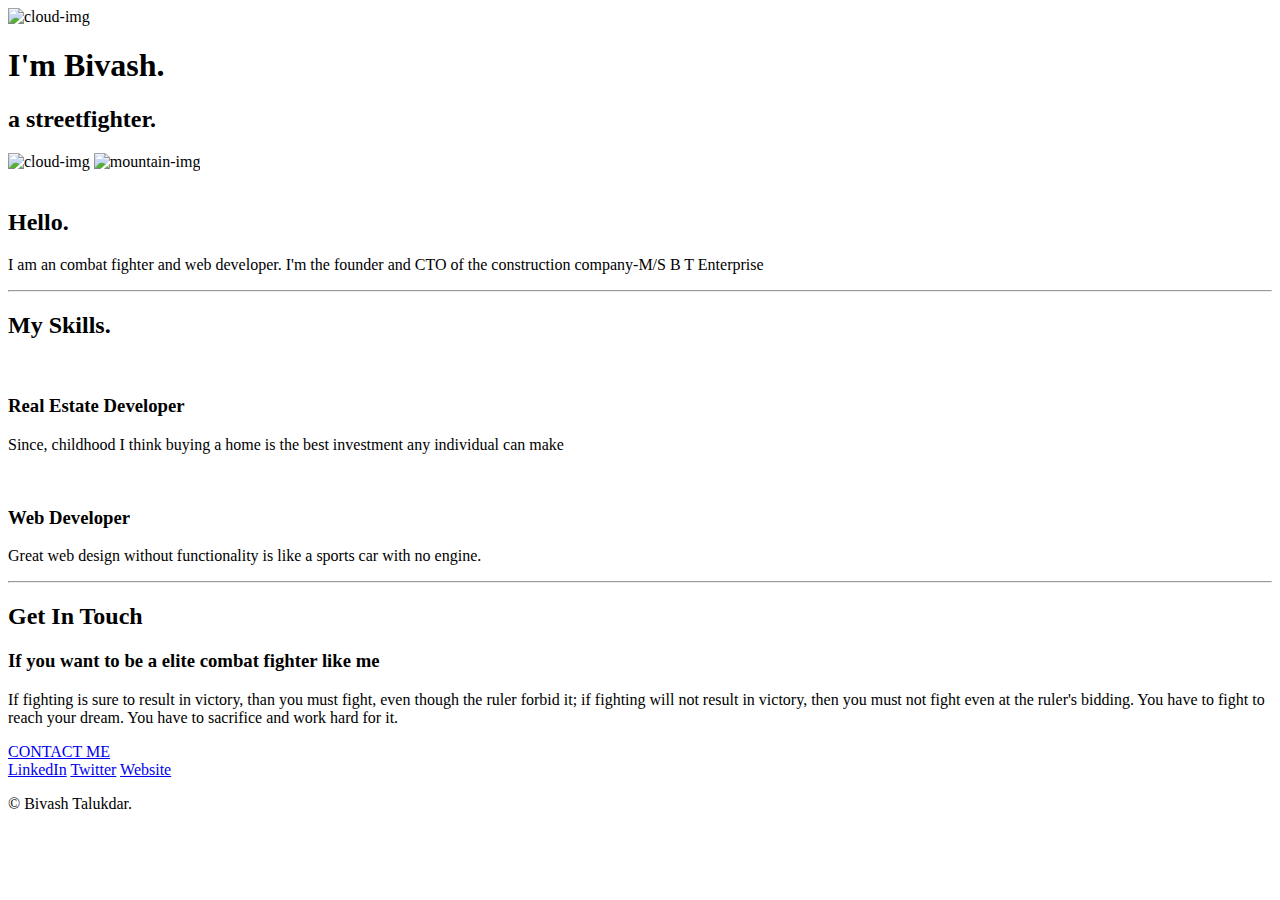
==== index.html @ 0df0d5e1 "Add My Bio Website Files" ====
<!DOCTYPE html>
<html lang="en">

<head>
  <meta charset="UTF-8">
  <meta name="viewport" content="width=device-width, initial-scale=1.0">
  <title>Bivash Talukdar</title>
  <link rel="stylesheet" href="css/styles.css">
  <link rel="shortcut icon" href="favicon.ico" type="image/x-icon">
  <link rel="preconnect" href="https://fonts.googleapis.com">
  <link rel="preconnect" href="https://fonts.gstatic.com" crossorigin>
  <link
    href="https://fonts.googleapis.com/css2?family=Merriweather:ital,wght@0,300;0,400;0,700;0,900;1,300;1,400;1,700;1,900&family=Montserrat:ital,wght@0,100;0,200;0,300;0,400;0,500;0,600;0,700;0,800;0,900;1,100;1,200;1,300;1,400;1,500;1,600;1,700;1,800;1,900&family=Sacramento&display=swap"
    rel="stylesheet">
</head>

<body>
  <div class="top-container">
    <img class="top-cloud" src="images/cloud.png" alt="cloud-img">
    <h1>I'm Bivash.</h1>
    <h2>a <span class="street">street</span>fighter.</h2>
    <img class="bottom-cloud" src="images/cloud.png" alt="cloud-img">
    <img src="images/mountain.png" alt="mountain-img">
  </div>
  <div class="middle-container">
    <div class="profile">
      <img src="https://cdn-icons-png.flaticon.com/128/8203/8203469.png" alt="">
      <h2>Hello.</h2>
      <p class="intro">I am an combat fighter and web developer. I'm the founder and CTO of the construction company-M/S B T
        Enterprise</p>
    </div>
    <hr>
    <div class="skills">
      <h2>My Skills.</h2>
      <div class="skill-row">
        <img class="building-img" src="https://cdn-icons-png.flaticon.com/128/602/602232.png" alt="">
        <h3>Real Estate Developer</h3>
        <p>Since, childhood I think buying a home is the best investment any individual can make</p>
      </div>
      <div class="skill-row">
        <img class="code-img" src="https://cdn-icons-png.flaticon.com/128/1688/1688400.png" alt="">
        <h3>Web Developer</h3>
        <p>Great web design without functionality is like a sports car with no engine.</p>
      </div>
    </div>
    <hr>
    <div class="contact-me">
      <h2>Get In Touch</h2>
      <h3>If you want to be a elite combat fighter like me</h3>
      <p class="contact-message">If fighting is sure to result in victory, than you must fight, even though the ruler forbid it; if fighting
        will not result in victory, then you must not fight even at the ruler's bidding. You have to fight to reach your
        dream. You have to sacrifice and work hard for it.</p>
      <a class="btn" href="contactdetails.html">CONTACT ME</a>
    </div>
  </div>


  <div class="bottom-container">
    <a class="footer-link" href="https://www.linkedin.com/">LinkedIn</a>
    <a class="footer-link" href="https://twitter.com/">Twitter</a>
    <a class="footer-link" href="https://www.appbrewery.co/">Website</a>
    <p>© Bivash Talukdar.</p>
  </div>



</body>

</html>
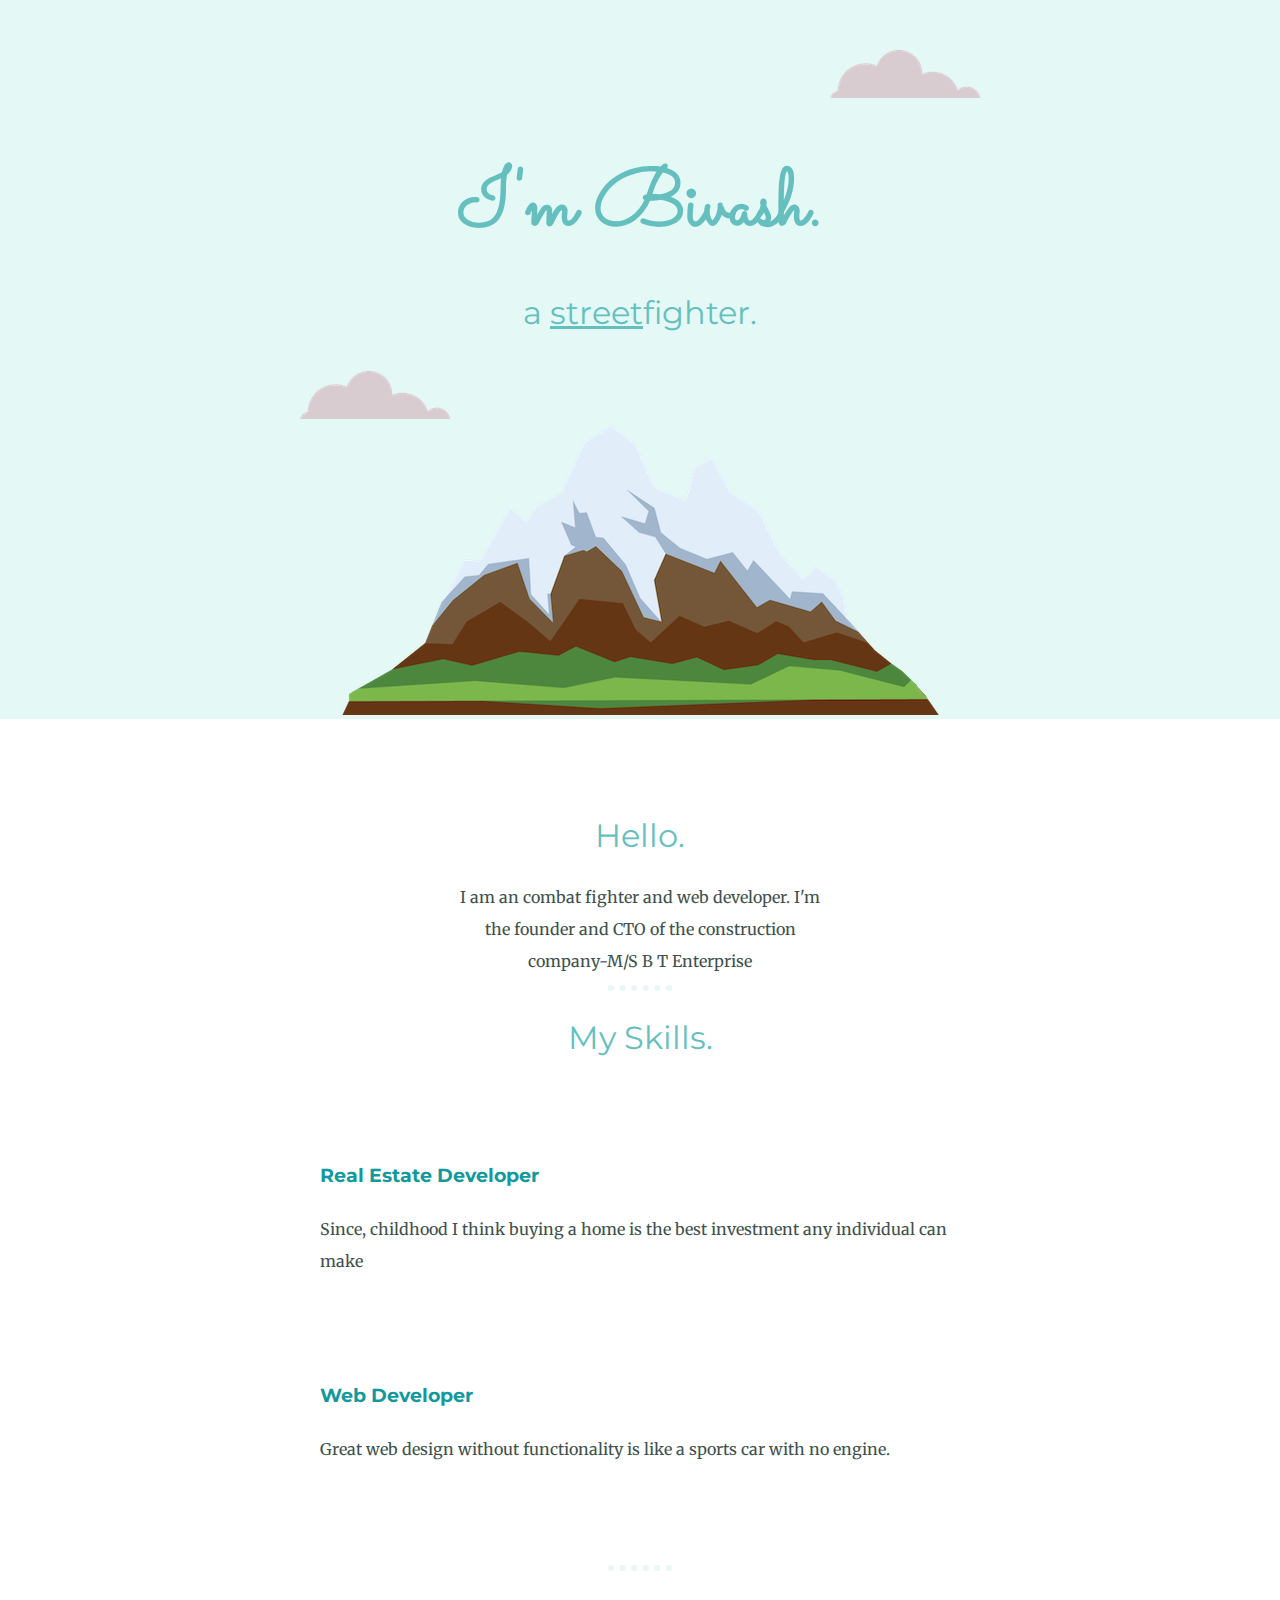
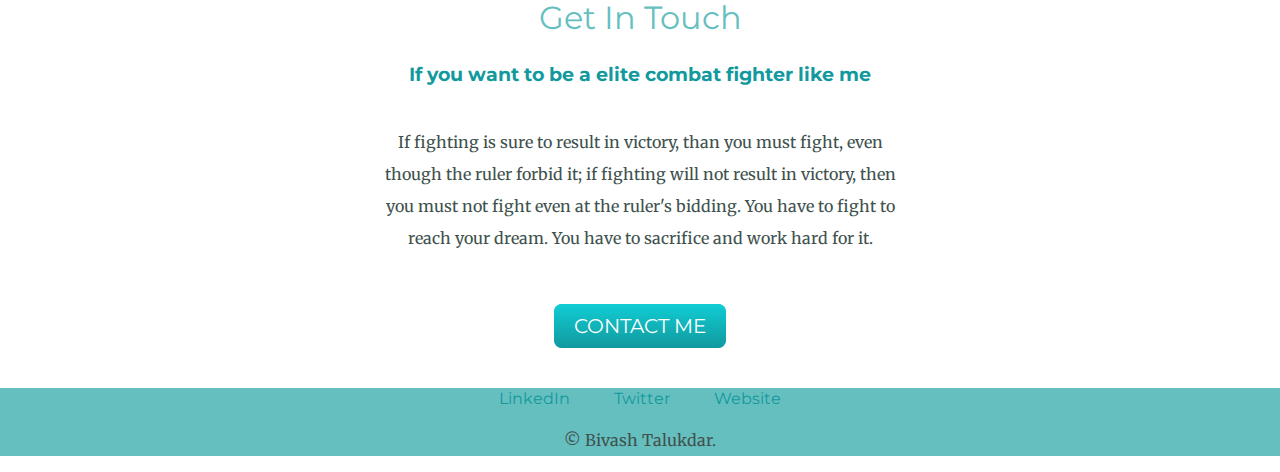
==== commit e6c79cdd: "Update index.html" ====
--- a/index.html
+++ b/index.html
@@ -5,7 +5,7 @@
   <meta charset="UTF-8">
   <meta name="viewport" content="width=device-width, initial-scale=1.0">
   <title>Bivash Talukdar</title>
-  <link rel="stylesheet" href="css/styles.css">
+  <link rel="stylesheet" href="styles.css">
   <link rel="shortcut icon" href="favicon.ico" type="image/x-icon">
   <link rel="preconnect" href="https://fonts.googleapis.com">
   <link rel="preconnect" href="https://fonts.gstatic.com" crossorigin>
@@ -16,11 +16,11 @@
 
 <body>
   <div class="top-container">
-    <img class="top-cloud" src="images/cloud.png" alt="cloud-img">
+    <img class="top-cloud" src="cloud.png" alt="cloud-img">
     <h1>I'm Bivash.</h1>
     <h2>a <span class="street">street</span>fighter.</h2>
-    <img class="bottom-cloud" src="images/cloud.png" alt="cloud-img">
-    <img src="images/mountain.png" alt="mountain-img">
+    <img class="bottom-cloud" src="cloud.png" alt="cloud-img">
+    <img src="mountain.png" alt="mountain-img">
   </div>
   <div class="middle-container">
     <div class="profile">
@@ -66,4 +66,4 @@
 
 </body>
 
-</html>+</html>
--- a/styles.css
+++ b/styles.css
@@ -0,0 +1,133 @@
+body {
+    color: #40514E;
+    margin: 0;
+    text-align: center;
+    font-family: 'Merriweather', serif;
+}
+
+h1 {
+    color: #66BFBF;
+    font-size: 5rem;
+    margin: 50px auto 0 auto;
+    font-family: 'Sacramento', cursive;
+}
+
+h2 {
+    color: #66BFBF;
+    font-family: 'Montserrat', sans-serif;
+    font-size: 2rem;
+    font-weight: normal;   
+}
+
+h3 {
+    color: #11999E;
+    font-family: 'Montserrat', sans-serif;
+}
+
+p {
+    line-height: 2;
+}
+
+hr {
+    border: dotted #EAF6F6 6px;
+    border-bottom: none;
+    width: 4%;
+}
+
+a {
+    color: #11999E;
+    font-family: 'Montserrat', sans-serif;
+    margin: 10px 20px;
+    text-decoration: none;
+}
+
+a:hover {
+    color: #EAF6F6;
+}
+
+.top-container {
+    background-color: #E4F9F5;
+    position: relative;
+    padding-top: 100px;
+}
+
+.middle-container {
+   padding-top: 50px; 
+}
+
+.bottom-container {
+  margin-top: 50px;
+  background-color: #66BFBF;  
+}
+
+.skill-row {
+    width: 50%;
+    margin: 100px auto 100px auto;
+    text-align: left;
+    line-height: 2;
+}
+
+.street {
+    text-decoration: underline;
+}
+
+.intro {
+    width: 30%;
+    margin: auto;
+}
+
+.contact-message {
+    width: 40%;
+    margin: 40px auto 60px;
+}
+
+.top-cloud {
+    position: absolute;
+    right: 300px;
+    top: 50px;
+}
+
+.bottom-cloud {
+    position: absolute;
+    left: 300px;
+    bottom: 300px;
+}
+
+.building-img {
+    width: 25%;
+    float: left;
+    margin-right: 30px;
+}
+
+.code-img {
+    width:25%;
+    float: right;
+    margin-left: 30px;
+}
+
+.btn {
+    background: #11cdd4;
+    background-image: -webkit-linear-gradient(top, #11cdd4, #11999e);
+    background-image: -moz-linear-gradient(top, #11cdd4, #11999e);
+    background-image: -ms-linear-gradient(top, #11cdd4, #11999e);
+    background-image: -o-linear-gradient(top, #11cdd4, #11999e);
+    background-image: linear-gradient(to bottom, #11cdd4, #11999e);
+    -webkit-border-radius: 8;
+    -moz-border-radius: 8;
+    border-radius: 8px;
+    font-family: 'Montserrat', sans-serif;
+    color: #ffffff;
+    font-size: 20px;
+    padding: 10px 20px 10px 20px;
+    text-decoration: none;
+  }
+  
+  .btn:hover {
+    background: #30e3cb;
+    background-image: -webkit-linear-gradient(top, #30e3cb, #2bc4ad);
+    background-image: -moz-linear-gradient(top, #30e3cb, #2bc4ad);
+    background-image: -ms-linear-gradient(top, #30e3cb, #2bc4ad);
+    background-image: -o-linear-gradient(top, #30e3cb, #2bc4ad);
+    background-image: linear-gradient(to bottom, #30e3cb, #2bc4ad);
+    text-decoration: none;
+  }